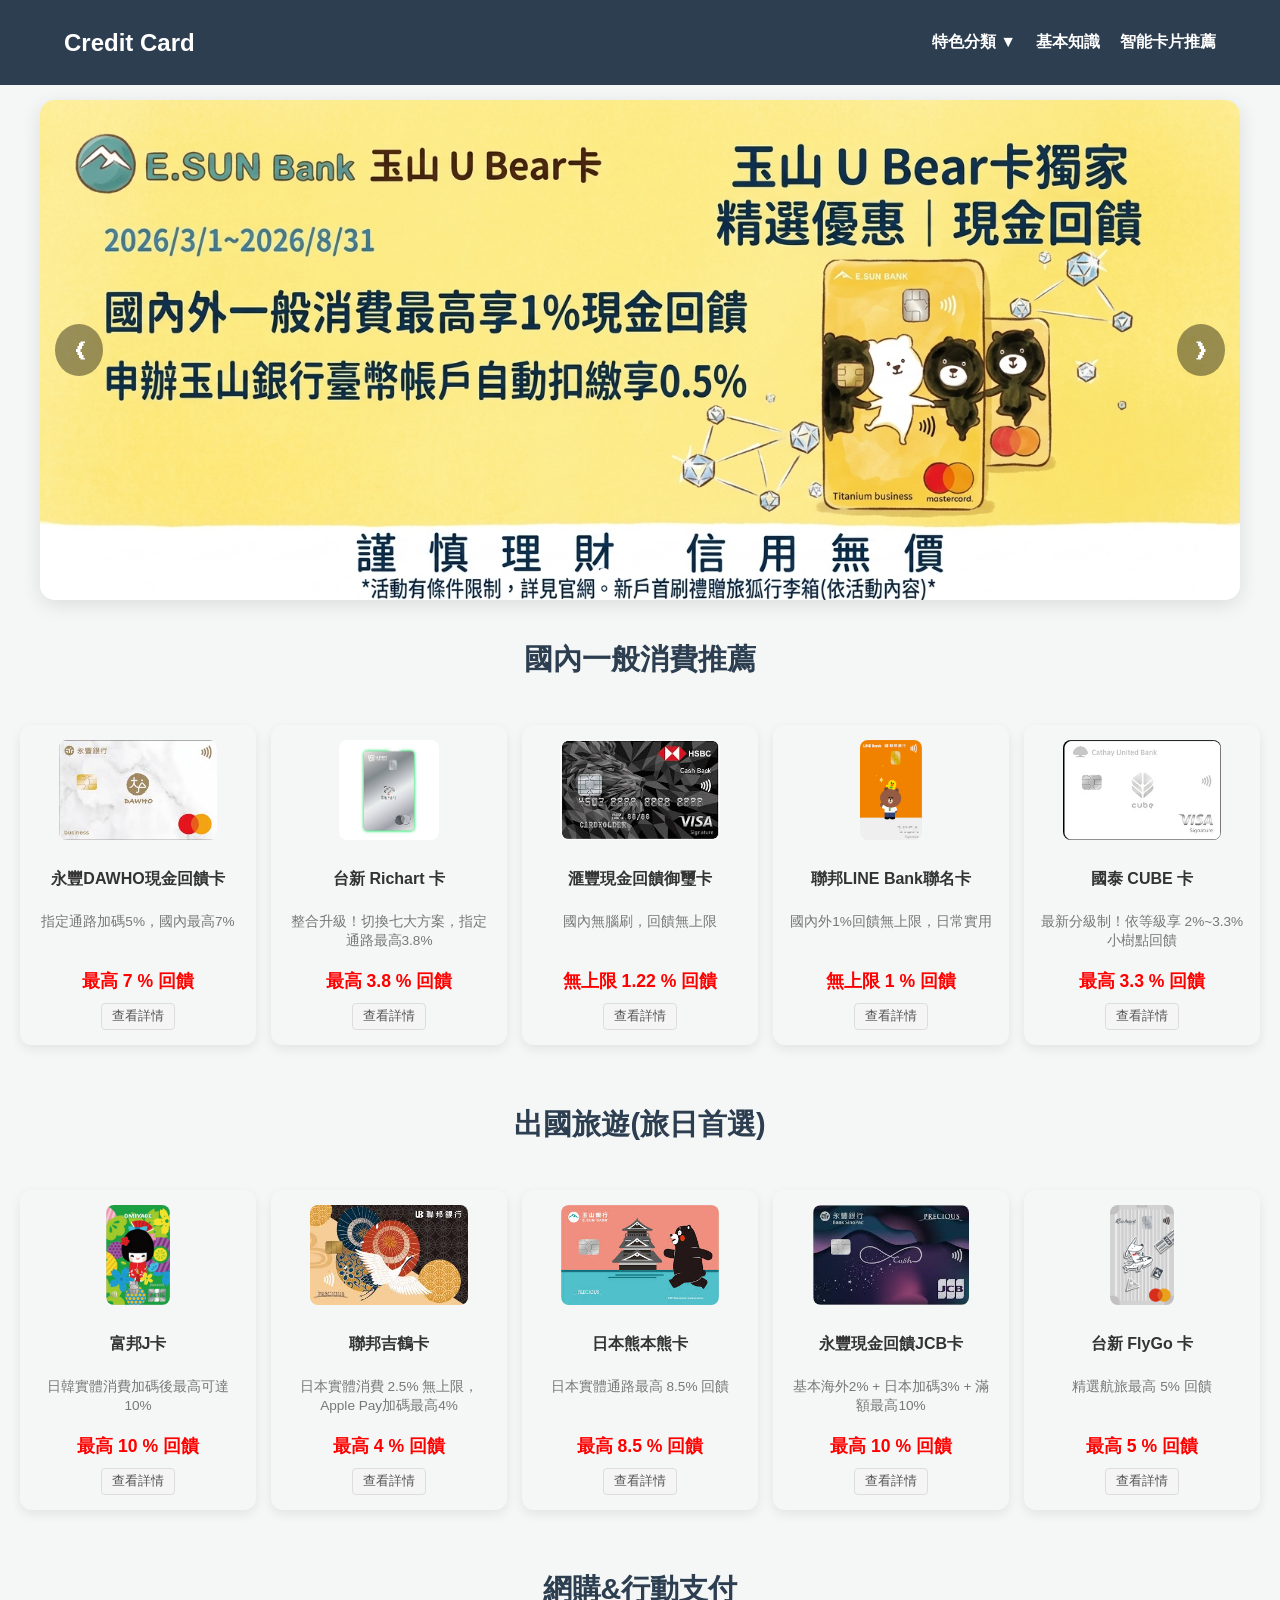
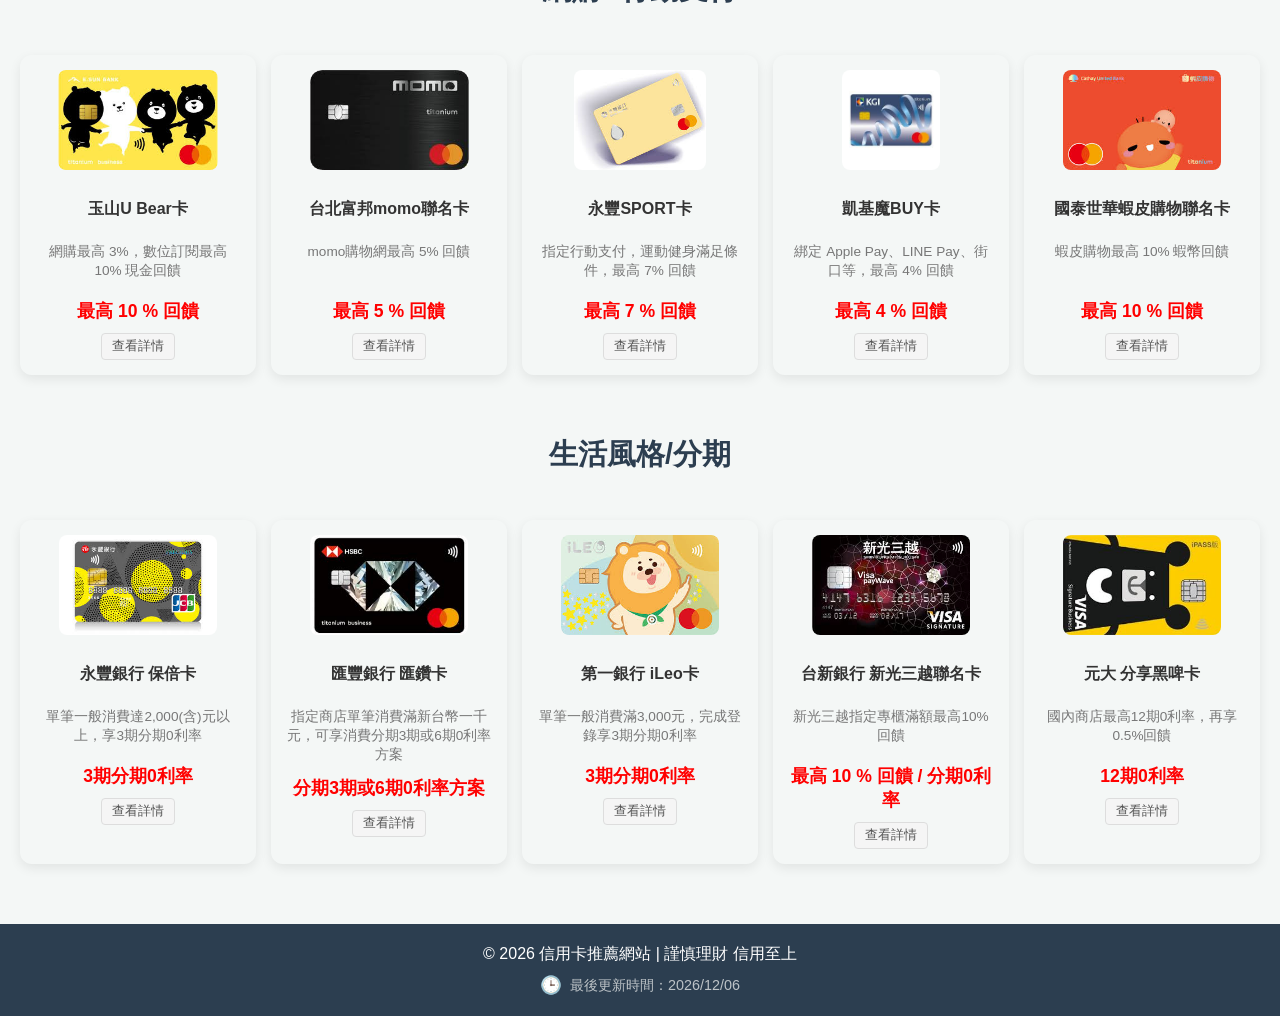
==== index.html @ 9867fe4a "inall" ====
<!DOCTYPE html>
<html lang="zh-TW">

<head>
    <meta charset="UTF-8">
    <meta name="viewport" content="width=device-width, initial-scale=1.0">
    <title>台灣熱門信用卡推薦指南</title>
    <link rel="stylesheet" href="style.css">
</head>

<body>

    <header>
        <nav class="navbar">
            <a href="index.html" class="logo" style="text-decoration: none;">Credit Card</a>
            <ul class="nav-links">
                <li class="dropdown">
                    <a href="#" class="dropbtn">特色分類 ▼</a>
                    <div class="dropdown-content">
                        <a href="#domestic">國內消費</a>
                        <a href="#overseas">出國旅遊(旅日首選)</a>
                        <a href="#online">網購/行動支付</a>
                        <a href="#lifestyle">生活風格/分期</a>
                    </div>
                </li>
                <li><a href="knowledge.html">基本知識</a></li>
                <li><a href="suggest.html">智能卡片推薦</a></li>
            </ul>
        </nav>
    </header>
    <div class="carousel-container">
        <div class="carousel-slide">
            <div class="carousel-item">
                <a href="https://reurl.cc/4lNxEK" target="_blank"><img src="./picture/UBeard輪播圖.png"
                        alt="UBeard輪播圖"></a>
            </div>
            <div class="carousel-item">
                <a href="https://reurl.cc/R2k5YZ" target="_blank"><img src="./picture/國泰cube輪播圖.png"
                        alt="國泰cube輪播圖"></a>
            </div>
            <div class="carousel-item">
                <a href="https://reurl.cc/18O96X" target="_blank"><img src="./picture/匯豐輪播圖.png" alt="匯豐輪播圖"></a>
            </div>
            <div class="carousel-item">
                <a href="https://reurl.cc/6Gq81d" target="_blank"><img src="./picture/富邦J卡輪播圖.png" alt="富邦J卡輪播圖"></a>
            </div>
        </div>
        <button class="carousel-btn prev" onclick="changeSlide(-1)">&#10094;</button>
        <button class="carousel-btn next" onclick="changeSlide(1)">&#10095;</button>
        <div class="carousel-indicators">
            <span class="dot active" onclick="goToSlide(0)"></span>
            <span class="dot" onclick="goToSlide(1)"></span>
            <span class="dot" onclick="goToSlide(2)"></span>
            <span class="dot" onclick="goToSlide(3)"></span>
        </div>
    </div>

    <main class="container">
        <section id="domestic" class="card-section">
            <div class="category-header">
                <h2> 國內一般消費推薦</h2>
            </div>

            <div class="card-grid">

                <div class="card-item">
                    <div class="card-img-placeholder"><img src="./picture/永豐DAWHO現金回饋卡.jpg" alt="永豐DAWHO現金回饋卡">
                    </div>
                    <div class="card-info">
                        <h3 class="card-name">永豐DAWHO現金回饋卡</h3>
                        <p class="advantages">指定通路加碼5%，國內最高7%</p>
                        <p class="reward-text">最高 7 % 回饋</p>
                        <button class="detail-btn" onclick="openModal('dawho')">查看詳情</button>
                    </div>

                </div>

                <div class="card-item">
                    <div class="card-img-placeholder"><img src="./picture/台新Richart卡.jpg" alt="台新 Richart 卡"></div>
                    <div class="card-info">
                        <h3 class="card-name">台新 Richart 卡</h3>
                        <p class="advantages">整合升級！切換七大方案，指定通路最高3.8%</p>
                        <p class="reward-text">最高 3.8 % 回饋</p>
                        <button class="detail-btn" onclick="openModal('gogo')">查看詳情</button>
                    </div>
                </div>

                <div class="card-item">
                    <div class="card-img-placeholder"><img src="./picture/滙豐現金回饋御璽卡.jpg" alt="滙豐現金回饋御璽卡"></div>
                    <div class="card-info">
                        <h3 class="card-name">滙豐現金回饋御璽卡</h3>
                        <p class="advantages">國內無腦刷，回饋無上限</p>
                        <p class="reward-text">無上限 1.22 % 回饋</p>
                        <button class="detail-btn" onclick="openModal('cashback_visa')">查看詳情</button>
                    </div>
                </div>
                <div class="card-item">
                    <div class="card-img-placeholder"><img src="./picture/聯邦LINE Bank聯名卡.jpg" alt="聯邦LINE Bank聯名卡">
                    </div>
                    <div class="card-info">
                        <h3 class="card-name">聯邦LINE Bank聯名卡</h3>
                        <p class="advantages">國內外1%回饋無上限，日常實用</p>
                        <p class="reward-text">無上限 1 % 回饋</p>
                        <button class="detail-btn" onclick="openModal('line_bank')">查看詳情</button>
                    </div>

                </div>
                <div class="card-item">
                    <div class="card-img-placeholder"><img src="./picture/國泰CUBE卡.jpg" alt="國泰CUBE卡"></div>
                    <div class="card-info">
                        <h3 class="card-name">國泰 CUBE 卡</h3>
                        <p class="advantages"> 最新分級制！依等級享 2%~3.3% 小樹點回饋</p>
                        <p class="reward-text">最高 3.3 % 回饋</p>
                        <button class="detail-btn" onclick="openModal('cube')">查看詳情</button>
                    </div>
                </div>
            </div>

        </section>

        <section id="overseas" class="card-section">
            <div class="category-header">
                <h2> 出國旅遊(旅日首選)</h2>
            </div>

            <div class="card-grid">

                <div class="card-item">
                    <div class="card-img-placeholder"><img src="./picture/富邦J卡.jpg" alt="富邦J卡"></div>
                    <div class="card-info">
                        <h3 class="card-name">富邦J卡</h3>
                        <p class="advantages">日韓實體消費加碼後最高可達 10%</p>
                        <p class="reward-text">最高 10 % 回饋</p>
                        <button class="detail-btn" onclick="openModal('fubon_j')">查看詳情</button>
                    </div>
                </div>

                <div class="card-item">
                    <div class="card-img-placeholder"><img src="./picture/聯邦吉鶴卡.jpg" alt="聯邦吉鶴卡"></div>
                    <div class="card-info">
                        <h3 class="card-name">聯邦吉鶴卡</h3>
                        <p class="advantages">日本實體消費 2.5% 無上限，Apple Pay加碼最高4%</p>
                        <p class="reward-text">最高 4 % 回饋</p>
                        <button class="detail-btn" onclick="openModal('giho')">查看詳情</button>
                    </div>
                </div>

                <div class="card-item">
                    <div class="card-img-placeholder"><img src="./picture/日本熊本熊卡.jpg" alt="日本熊本熊卡"></div>
                    <div class="card-info">
                        <h3 class="card-name">日本熊本熊卡</h3>
                        <p class="advantages">日本實體通路最高 8.5% 回饋</p>
                        <p class="reward-text">最高 8.5 % 回饋</p>
                        <button class="detail-btn" onclick="openModal('kumamon')">查看詳情</button>
                    </div>
                </div>

                <div class="card-item">
                    <div class="card-img-placeholder"><img src="./picture/永豐現金回饋JCB卡.jpg" alt="永豐現金回饋JCB卡"></div>
                    <div class="card-info">
                        <h3 class="card-name">永豐現金回饋JCB卡</h3>
                        <p class="advantages">基本海外2% + 日本加碼3% + 滿額最高10%</p>
                        <p class="reward-text">最高 10 % 回饋</p>
                        <button class="detail-btn" onclick="openModal('sinopac_jcb')">查看詳情</button>
                    </div>
                </div>

                <div class="card-item">
                    <div class="card-img-placeholder"><img src="./picture/台新FlyGo卡.jpg" alt="台新FlyGo卡"></div>
                    <div class="card-info">
                        <h3 class="card-name">台新 FlyGo 卡</h3>
                        <p class="advantages">精選航旅最高 5% 回饋</p>
                        <p class="reward-text">最高 5 % 回饋</p>
                        <button class="detail-btn" onclick="openModal('flygo')">查看詳情</button>
                    </div>
                </div>

            </div>
        </section>

        <section id="online" class="card-section">
            <div class="category-header">
                <h2> 網購&行動支付</h2>
            </div>

            <div class="card-grid">

                <div class="card-item">
                    <div class="card-img-placeholder"><img src="./picture/玉山U Bear卡.jpg" alt="玉山U Bear卡"></div>
                    <div class="card-info">
                        <h3 class="card-name">玉山U Bear卡</h3>
                        <p class="advantages">網購最高 3%，數位訂閱最高 10% 現金回饋</p>
                        <p class="reward-text">最高 10 % 回饋</p>
                        <button class="detail-btn" onclick="openModal('ubear')">查看詳情</button>
                    </div>
                </div>

                <div class="card-item">
                    <div class="card-img-placeholder"><img src="./picture/台北富邦momo聯名卡.jpg" alt="台北富邦momo聯名卡"></div>
                    <div class="card-info">
                        <h3 class="card-name">台北富邦momo聯名卡</h3>
                        <p class="advantages">momo購物網最高 5% 回饋</p>
                        <p class="reward-text">最高 5 % 回饋</p>
                        <button class="detail-btn" onclick="openModal('momo')">查看詳情</button>
                    </div>
                </div>

                <div class="card-item">
                    <div class="card-img-placeholder"><img src="./picture/永豐SPORT卡.jpg" alt="永豐SPORT卡"></div>
                    <div class="card-info">
                        <h3 class="card-name">永豐SPORT卡</h3>
                        <p class="advantages">指定行動支付，運動健身滿足條件，最高 7% 回饋</p>
                        <p class="reward-text">最高 7 % 回饋</p>
                        <button class="detail-btn" onclick="openModal('sport')">查看詳情</button>
                    </div>
                </div>

                <div class="card-item">
                    <div class="card-img-placeholder"><img src="./picture/凱基魔BUY卡.jpg" alt="凱基魔BUY卡"></div>
                    <div class="card-info">
                        <h3 class="card-name">凱基魔BUY卡</h3>
                        <p class="advantages">綁定 Apple Pay、LINE Pay、街口等，最高 4% 回饋</p>
                        <p class="reward-text">最高 4 % 回饋</p>
                        <button class="detail-btn" onclick="openModal('magi')">查看詳情</button>
                    </div>
                </div>

                <div class="card-item">
                    <div class="card-img-placeholder"><img src="./picture/國泰世華蝦皮購物聯名卡.jpg" alt="國泰世華蝦皮購物聯名卡"></div>
                    <div class="card-info">
                        <h3 class="card-name">國泰世華蝦皮購物聯名卡</h3>
                        <p class="advantages">蝦皮購物最高 10% 蝦幣回饋</p>
                        <p class="reward-text">最高 10 % 回饋</p>
                        <button class="detail-btn" onclick="openModal('shopee')">查看詳情</button>
                    </div>
                </div>

            </div>
        </section>

        <section id="lifestyle" class="card-section">
            <div class="category-header">
                <h2> 生活風格/分期</h2>
            </div>

            <div class="card-grid">

                <div class="card-item">
                    <div class="card-img-placeholder"><img src="./picture/永豐銀行 保倍卡.jpg" alt="永豐銀行 保倍卡"></div>
                    <div class="card-info">
                        <h3 class="card-name">永豐銀行 保倍卡</h3>
                        <p class="advantages">單筆一般消費達2,000(含)元以上，享3期分期0利率</p>
                        <p class="reward-text">3期分期0利率</p>
                        <button class="detail-btn" onclick="openModal('sinopac_baby')">查看詳情</button>
                    </div>
                </div>

                <div class="card-item">
                    <div class="card-img-placeholder"><img src="./picture/匯豐銀行 匯鑽卡.jpg" alt="匯豐銀行 匯鑽卡"></div>
                    <div class="card-info">
                        <h3 class="card-name">匯豐銀行 匯鑽卡</h3>
                        <p class="advantages">指定商店單筆消費滿新台幣一千元，可享消費分期3期或6期0利率方案</p>
                        <p class="reward-text">分期3期或6期0利率方案</p>
                        <button class="detail-btn" onclick="openModal('hsbc_diamond')">查看詳情</button>
                    </div>
                </div>

                <div class="card-item">
                    <div class="card-img-placeholder"><img src="./picture/第一銀行 iLeo卡.jpg" alt="第一銀行 iLeo卡"></div>
                    <div class="card-info">
                        <h3 class="card-name">第一銀行 iLeo卡</h3>
                        <p class="advantages">單筆一般消費滿3,000元，完成登錄享3期分期0利率</p>
                        <p class="reward-text">3期分期0利率</p>
                        <button class="detail-btn" onclick="openModal('first_ileo')">查看詳情</button>
                    </div>
                </div>

                <div class="card-item">
                    <div class="card-img-placeholder"><img src="./picture/台新銀行 新光三越聯名卡.jpg" alt="台新銀行 新光三越聯名卡"></div>
                    <div class="card-info">
                        <h3 class="card-name">台新銀行 新光三越聯名卡</h3>
                        <p class="advantages">新光三越指定專櫃滿額最高10%回饋</p>
                        <p class="reward-text">最高 10 % 回饋 / 分期0利率</p>
                        <button class="detail-btn" onclick="openModal('taishin_shinkong')">查看詳情</button>
                    </div>
                </div>

                <div class="card-item">
                    <div class="card-img-placeholder"><img src="./picture/元大 分享黑啤卡.jpg" alt="元大 分享黑啤卡"></div>
                    <div class="card-info">
                        <h3 class="card-name">元大 分享黑啤卡</h3>
                        <p class="advantages">國內商店最高12期0利率，再享0.5%回饋</p>
                        <p class="reward-text">12期0利率</p>
                        <button class="detail-btn" onclick="openModal('yuantadabest_share')">查看詳情</button>
                    </div>
                </div>

            </div>
        </section>
    </main>

    <footer>
        <p>&copy; 2026 信用卡推薦網站 | 謹慎理財 信用至上</p>
        <div class="update-time-container">
            <span class="update-icon">🕒</span>
            <span>最後更新時間：<span id="last-update-time"></span></span>
        </div>
    </footer>

    <div id="card-modal" class="modal">
        <div class="modal-content">
            <span class="close-btn" onclick="closeModal()">&times;</span>
            <div id="modal-body">
            </div>
        </div>
    </div>

    <script src="script.js"></script>
</body>

</html>
---- style.css ----
:root {
    --primary-color: #2c3e50;
    --accent-color: #e74c3c;
    --bg-light: #f4f7f6;
    --white: #ffffff;
}

html {
    scroll-behavior: smooth;
    scroll-padding-top: 100px;
    /* 預留給固定導覽列的空間 */
}

body {
    font-family: 'PingFang TC', 'Microsoft JhengHei', sans-serif;
    margin: 0;
    background-color: var(--bg-light);
    color: var(--primary-color);
}

/* 導覽列 */
.navbar {
    position: fixed;
    top: 0;
    left: 0;
    width: 100%;
    display: flex;
    justify-content: space-between;
    align-items: center;
    background: var(--primary-color);
    padding: 1rem 5%;
    z-index: 1000;
    box-sizing: border-box;
}

body {
    padding-top: 100px;
}

.logo {
    color: var(--white);
    font-size: 1.5rem;
    font-weight: bold;
}

.nav-links {
    display: flex;
    list-style: none;
}

.nav-links li {
    margin-left: 20px;
}

.nav-links a {
    color: white;
    text-decoration: none;
    font-weight: bold;
}

/* 下拉選單 */
.dropdown {
    position: relative;
}

.dropdown-content {
    display: none;
    position: absolute;
    background: var(--white);
    min-width: 160px;
    box-shadow: 0 8px 16px rgba(0, 0, 0, 0.2);
    top: 100%;
}

.dropdown-content a {
    color: black;
    padding: 12px 16px;
    display: block;
}

.dropdown:hover .dropdown-content {
    display: block;
}

/* 1. 確保大容器橫向排列 */
.card-grid {
    display: flex;
    justify-content: center;
    gap: 15px;
    padding: 20px;
    background-color: transparent;
}

/* 2. 製作白色的卡片方框 */
.card-item {
    background-color: #ffffff;
    border-radius: 12px;
    box-shadow: 0 4px 12px rgba(0, 0, 0, 0.08);
    padding: 20px;
    width: 220px;
    display: flex;
    flex-direction: column;
    align-items: center;
    text-align: center;
    transition: transform 0.2s;
}

.card-item:hover {
    transform: translateY(-5px);
}

/* 3. 圖片佔位符樣式 */
.card-img-placeholder {
    width: 100%;
    height: 120px;
    background-color: transparent !important;
    display: flex;
    align-items: center;
    justify-content: center;
    overflow: hidden;
    margin-bottom: 10px;
}

/* 4. 文字與回饋樣式 */
.card-name {
    font-size: 1.1rem;
    font-weight: bold;
    margin-bottom: 8px;
    color: #333;
}

.advantages {
    font-size: 0.85rem;
    color: #666;
    margin-bottom: 12px;
    min-height: 40px;
}

.reward-text {
    color: #ff0000;
    font-weight: bold;
    font-size: 1rem;
    margin-bottom: 15px;
}

/* 卡片圖示 */
.card-img-placeholder {
    width: 100%;
    height: 120px;
    background-color: transparent;
    display: flex;
    align-items: center;
    justify-content: center;
    overflow: hidden;
    margin-bottom: 15px;
}

.card-img-placeholder img {
    max-width: 100%;
    max-height: 100%;
    object-fit: contain;
    border-radius: 8px;
}



/* 修改單個卡片：去掉邊框，增加懸停效果 */
.card-item {
    flex: 1;
    background: transparent;
    text-align: center;
    padding: 15px;
    border-radius: 12px;
    transition: all 0.3s ease;
    display: flex;
    flex-direction: column;
    align-items: center;
}

/* 懸停時稍微放大並變色 */
.card-item:hover {
    background-color: #f8fbff;
    transform: translateY(-5px);
}

*/ .card-img-placeholder img {
    max-width: 100%;
    max-height: 100%;
    object-fit: contain;
    filter: drop-shadow(0 5px 10px rgba(0, 0, 0, 0.1));
}

/* 文字層次優化 */
.card-name {
    font-size: 1.05rem;
    color: #333;
    font-weight: 600;
    margin-bottom: 8px;
    height: 2.4em;
    display: flex;
    align-items: center;
    justify-content: center;
}

.advantages {
    font-size: 0.85rem;
    color: #777;
    margin-bottom: 12px;
    min-height: 45px;
    line-height: 1.4;
}

.reward-text {
    color: #e74c3c;
    font-weight: bold;
    font-size: 1.1rem;
    margin-bottom: 15px;
}

/* 按鈕美化 */
.detail-btn {
    background-color: #ffffff;
    border: 1.5px solid #eee;
    color: #555;
    border-radius: 50px;
    /* 膠囊型按鈕 */
    padding: 6px 18px;
    font-size: 0.85rem;
    font-weight: 500;
    cursor: pointer;
    transition: all 0.2s;
}

.detail-btn:hover {
    background-color: var(--primary-color);
    color: white;
    border-color: var(--primary-color);
}

/* 5. 按鈕樣式 */
.detail-btn {
    background-color: #f5f5f5;
    border: 1px solid #ddd;
    border-radius: 4px;
    padding: 5px 15px;
    cursor: pointer;
    font-size: 0.85rem;
}

.detail-btn:hover {
    background-color: #e0e0e0;
}

/* 這是唯一的大白框 */
.main-container {
    background: #ffffff;
    border-radius: 15px;
    box-shadow: 0 4px 20px rgba(0, 0, 0, 0.08);
    max-width: 1200px;
    margin: 40px auto;
    padding: 30px;
}

/* 分類區塊樣式 */
.category-block {
    margin-bottom: 40px;
}

.category-title {
    font-size: 1.25rem;
    margin-bottom: 20px;
    padding-left: 10px;
    border-left: 5px solid #2c3e50;
}

/* 內部的卡片行：去掉原本的陰影與背景 */
.unified-card-row {
    display: flex;
    justify-content: space-between;
    background: transparent;
    padding: 10px 0;
}

/* 每一格卡片 */
.item-segment {
    flex: 1;
    text-align: center;
    padding: 15px;
    transition: background 0.3s;
    border-radius: 10px;
}

/* 滑鼠移上去時，在大框框內稍微變色提示 */
.item-segment:hover {
    background-color: #f9f9f9;
}

/* 分隔線 */
.section-divider {
    border: 0;
    border-top: 1px solid #eee;
    margin: 20px 0 40px 0;
}

/* 彈窗背景 */
.modal {
    display: none;
    position: fixed;
    z-index: 2000;
    left: 0;
    top: 0;
    width: 100%;
    height: 100%;
    background-color: rgba(0, 0, 0, 0.6);

}

/* 彈窗白框 */
.modal-content {
    background-color: #fff;
    margin: 10% auto;
    padding: 30px;
    border-radius: 15px;
    width: 50%;
    max-width: 500px;
    position: relative;
    box-shadow: 0 5px 20px rgba(0, 0, 0, 0.3);
    animation: slideDown 0.3s ease-out;
}

/* 關閉按鈕 */
.close-btn {
    position: absolute;
    right: 20px;
    top: 15px;
    font-size: 28px;
    font-weight: bold;
    cursor: pointer;
    color: #aaa;
}

.close-btn:hover {
    color: #000;
}

/* 彈窗內的詳細內容樣式 */
.modal-detail-title {
    color: #2c3e50;
    margin-bottom: 15px;
}

.modal-detail-item {
    margin-bottom: 10px;
    line-height: 1.6;
}

/* 外層唯一的大框框 */
.unified-card-container {
    background: #ffffff;
    border-radius: 12px;
    box-shadow: 0 4px 15px rgba(0, 0, 0, 0.1);
    display: flex;
    padding: 20px;
    align-items: stretch;
}

/* 每一格的樣式 (不再有獨立背景) */
.item-segment {
    flex: 1;
    text-align: center;
    padding: 10px;
}

/* 內部的文字與圖片佔位符樣式維持 */
.card-img-placeholder {
    background-color: #dddddd;
    height: 100px;
    border-radius: 8px;
    display: flex;
    align-items: center;
    justify-content: center;
    font-size: 0.8rem;
    color: #666;
    margin-bottom: 15px;
}

.card-name {
    font-size: 1rem;
    margin: 5px 0;
}

.bank-name {
    font-size: 0.85rem;
    color: #777;
}

.reward-text {
    color: #ff0000;
    font-weight: bold;
    margin: 10px 0;
}

.detail-btn {
    background: #f5f5f5;
    border: 1px solid #ddd;
    border-radius: 4px;
    padding: 4px 10px;
    cursor: pointer;
    font-size: 0.8rem;
}

/* 讓所有 section 內的 h2 標題置中 */
.card-section h2 {
    text-align: center;
    margin-top: 40px;
    margin-bottom: 25px;
    font-size: 1.8rem;
    color: var(--primary-color);
}

.category-header h2 {
    text-align: center;
}

/* 輪播圖樣式 */
.carousel-container {
    position: relative;
    max-width: 1200px;
    margin: 0 auto 40px auto;
    overflow: hidden;
    border-radius: 15px;
    box-shadow: 0 5px 20px rgba(0, 0, 0, 0.1);
}

.carousel-slide {
    display: flex;
    transition: transform 0.5s ease-in-out;
    width: 100%;
}

.carousel-item {
    min-width: 100%;
    box-sizing: border-box;
}

.carousel-item img {
    width: 100%;
    display: block;
    object-fit: cover;
    max-height: 500px;
}

.carousel-btn {
    position: absolute;
    top: 50%;
    transform: translateY(-50%);
    background-color: rgba(0, 0, 0, 0.4);
    color: white;
    border: none;
    cursor: pointer;
    padding: 12px 18px;
    font-size: 24px;
    border-radius: 50%;
    z-index: 10;
    transition: background-color 0.3s;
}

.carousel-btn:hover {
    background-color: rgba(0, 0, 0, 0.8);
}

.carousel-btn.prev {
    left: 15px;
}

.carousel-btn.next {
    right: 15px;
}

.carousel-indicators {
    position: absolute;
    bottom: 20px;
    left: 50%;
    transform: translateX(-50%);
    display: flex;
    gap: 12px;
}

.dot {
    width: 12px;
    height: 12px;
    background-color: rgba(255, 255, 255, 0.5);
    border-radius: 50%;
    cursor: pointer;
    transition: background-color 0.3s;
}

.dot.active,
.dot:hover {
    background-color: white;
}

/* 智能推薦頁面樣式 */
.owned-cards-grid {
    display: grid;
    grid-template-columns: repeat(auto-fill, minmax(200px, 1fr));
    gap: 15px;
    margin-top: 15px;
}

.card-checkbox-label {
    display: flex;
    align-items: center;
    background: #f9f9f9;
    padding: 10px 15px;
    border-radius: 8px;
    cursor: pointer;
    border: 1px solid #eee;
    transition: all 0.2s;
    font-size: 0.95rem;
}

.card-checkbox-label:hover {
    background: #f0f4f8;
    border-color: var(--primary-color);
}

.card-checkbox-label input {
    margin-right: 10px;
    cursor: pointer;
}

.scenario-select {
    width: 100%;
    padding: 12px;
    border-radius: 8px;
    border: 1px solid #ccc;
    font-size: 1rem;
    margin-top: 10px;
}

.suggest-btn {
    background-color: var(--primary-color);
    color: white;
    border: none;
    transition: background-color 0.3s;
}

.suggest-btn:hover {
    background-color: #1a252f;
    color: white;
}

.recommended-card-box {
    background: #fdfbf7;
    border: 2px solid #f39c12;
    padding: 20px;
    border-radius: 12px;
    display: inline-block;
    margin-top: 10px;
}

/* 頁尾與更新時間樣式 */
footer {
    text-align: center;
    padding: 20px 0;
    background-color: var(--primary-color);
    color: var(--white);
    margin-top: 40px;
}

footer p {
    margin: 0 0 10px 0;
}

.update-time-container {
    font-size: 0.9rem;
    color: #bdc3c7;
    display: flex;
    justify-content: center;
    align-items: center;
    gap: 8px;
}

.update-icon {
    font-size: 1.1rem;
}
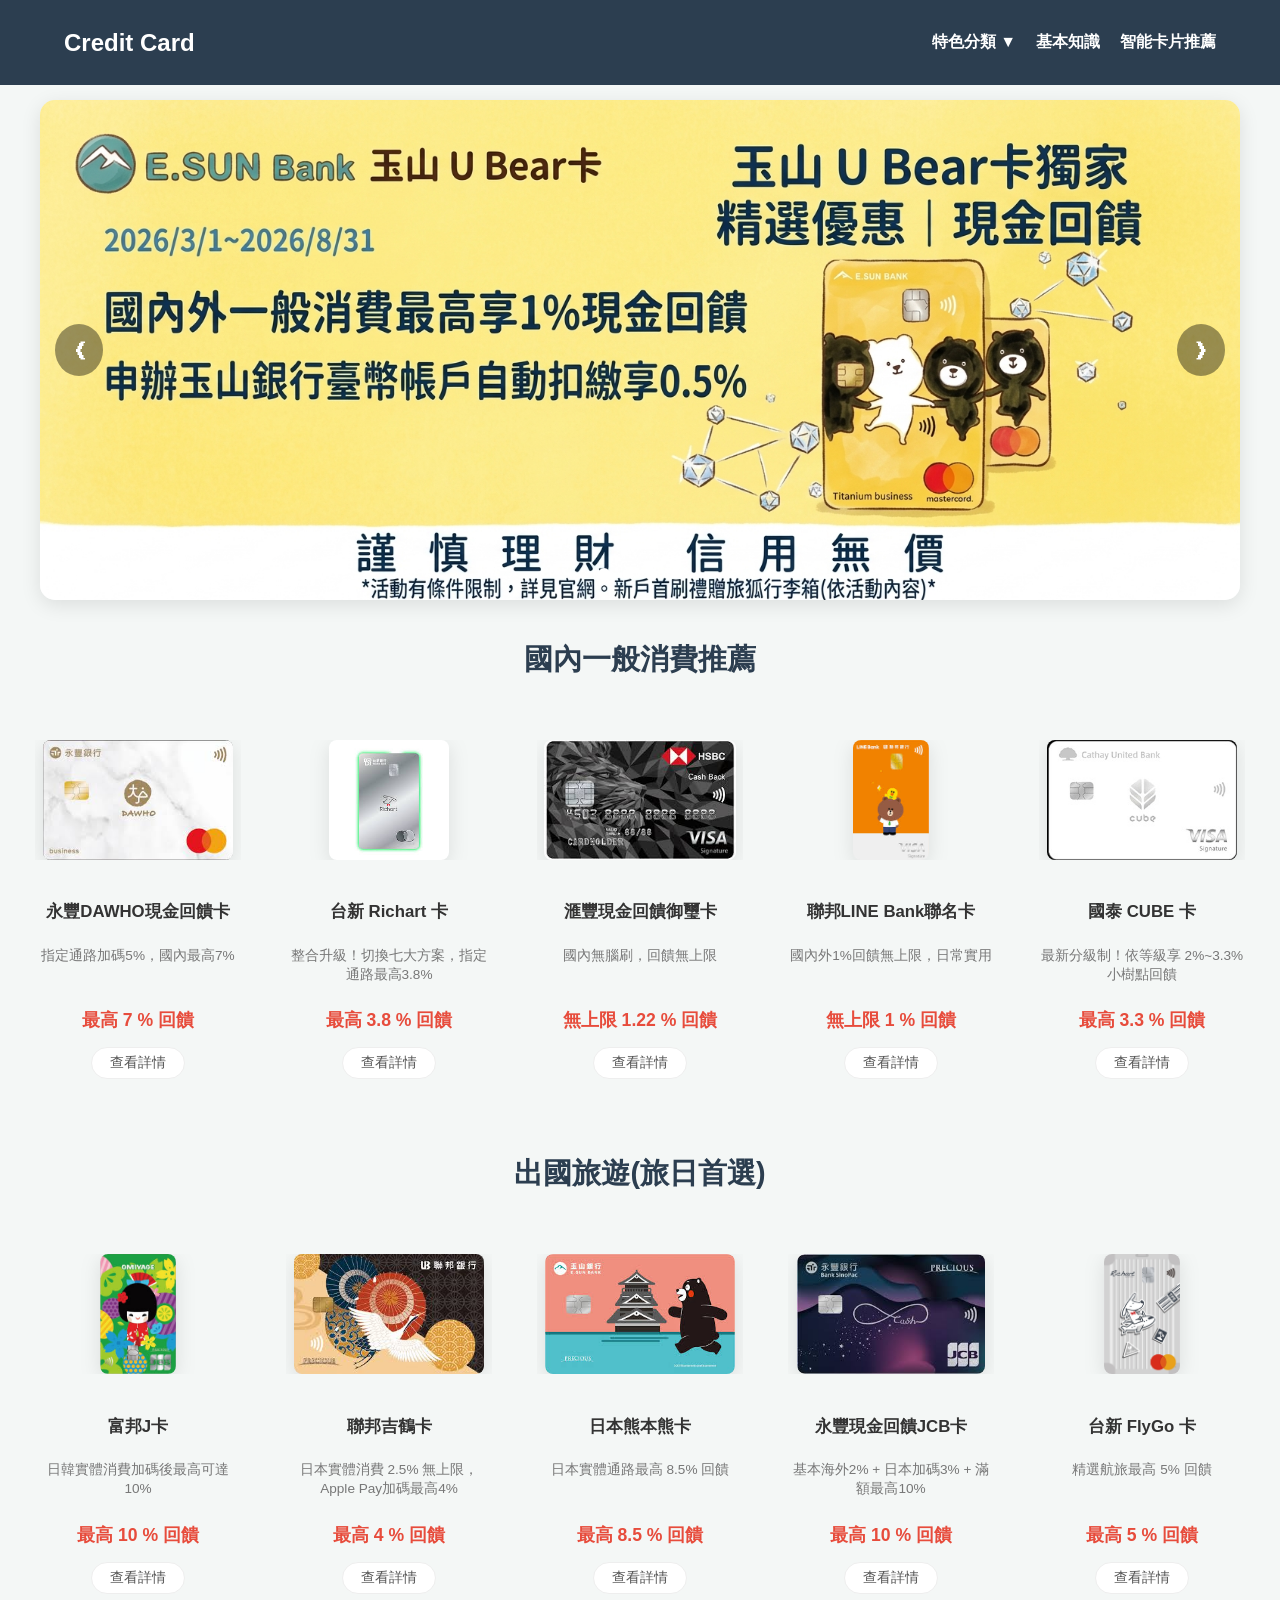
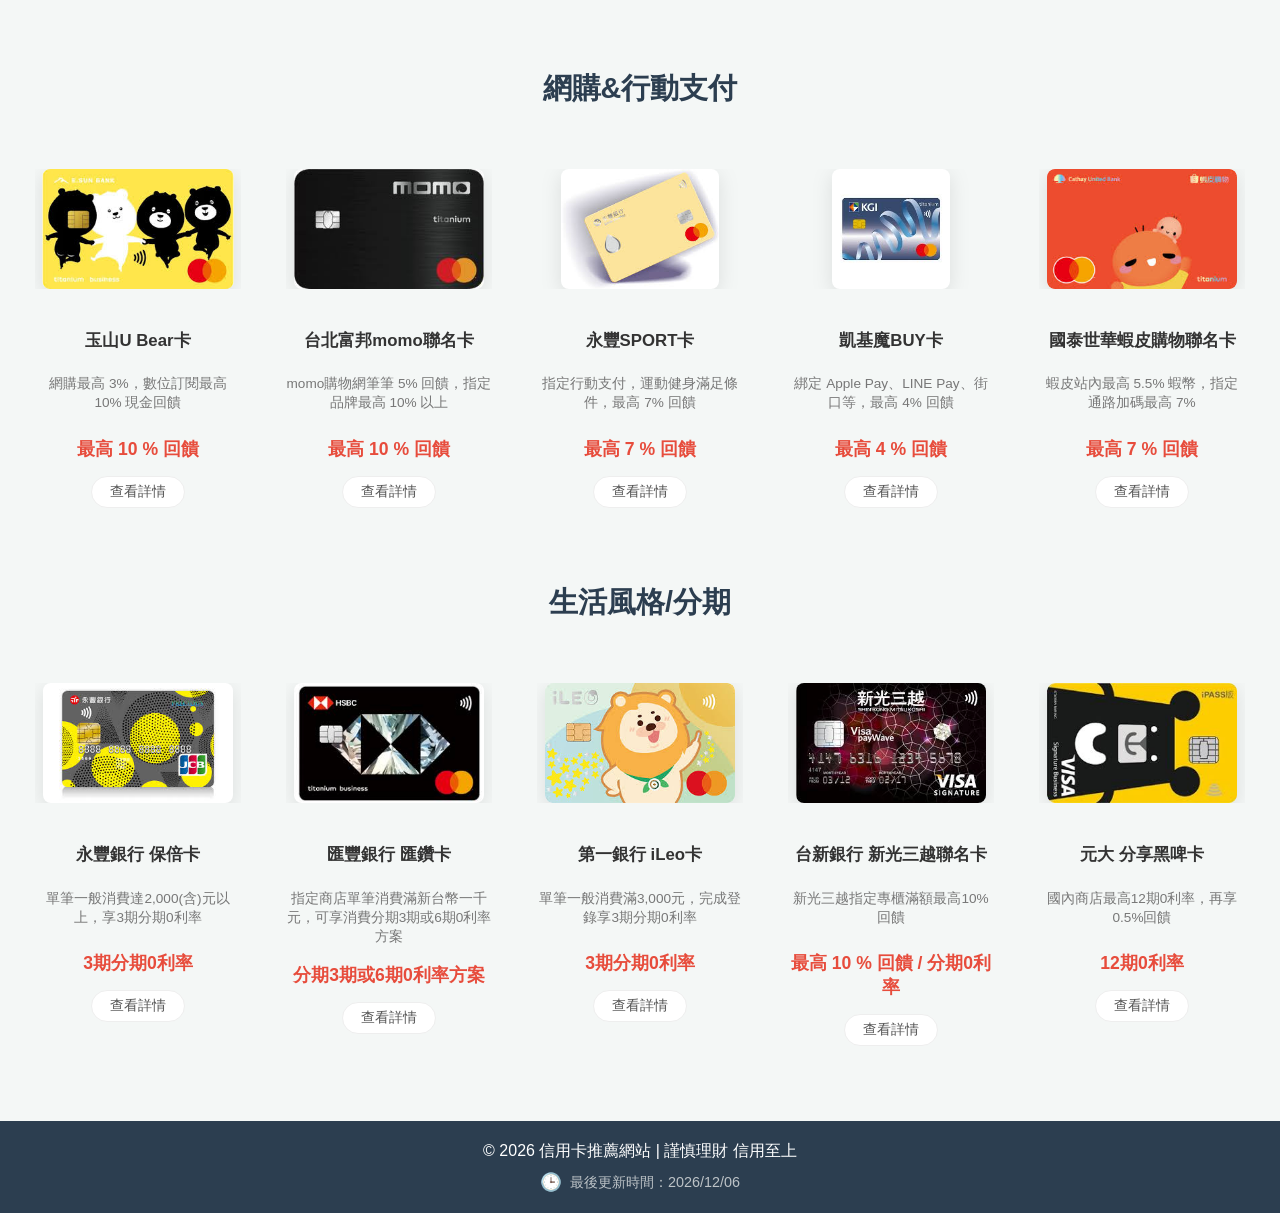
==== commit 0a4f7065: "v1.1.0：修正多項 bug、抽離卡片資料為 cards.json - 新增 cards.json，卡片資料與程式碼分離，方便維護 - 修正 CSS 語法錯誤與 6 個重複定義選擇器 - 修正國泰 " ====
--- a/index.html
+++ b/index.html
@@ -199,8 +199,8 @@
                     <div class="card-img-placeholder"><img src="./picture/台北富邦momo聯名卡.jpg" alt="台北富邦momo聯名卡"></div>
                     <div class="card-info">
                         <h3 class="card-name">台北富邦momo聯名卡</h3>
-                        <p class="advantages">momo購物網最高 5% 回饋</p>
-                        <p class="reward-text">最高 5 % 回饋</p>
+                        <p class="advantages">momo購物網筆筆 5% 回饋，指定品牌最高 10% 以上</p>
+                        <p class="reward-text">最高 10 % 回饋</p>
                         <button class="detail-btn" onclick="openModal('momo')">查看詳情</button>
                     </div>
                 </div>
@@ -229,8 +229,8 @@
                     <div class="card-img-placeholder"><img src="./picture/國泰世華蝦皮購物聯名卡.jpg" alt="國泰世華蝦皮購物聯名卡"></div>
                     <div class="card-info">
                         <h3 class="card-name">國泰世華蝦皮購物聯名卡</h3>
-                        <p class="advantages">蝦皮購物最高 10% 蝦幣回饋</p>
-                        <p class="reward-text">最高 10 % 回饋</p>
+                        <p class="advantages">蝦皮站內最高 5.5% 蝦幣，指定通路加碼最高 7%</p>
+                        <p class="reward-text">最高 7 % 回饋</p>
                         <button class="detail-btn" onclick="openModal('shopee')">查看詳情</button>
                     </div>
                 </div>
--- a/style.css
+++ b/style.css
@@ -8,12 +8,12 @@
 html {
     scroll-behavior: smooth;
     scroll-padding-top: 100px;
-    /* 預留給固定導覽列的空間 */
 }
 
 body {
     font-family: 'PingFang TC', 'Microsoft JhengHei', sans-serif;
     margin: 0;
+    padding-top: 100px;
     background-color: var(--bg-light);
     color: var(--primary-color);
 }
@@ -31,10 +31,6 @@
     padding: 1rem 5%;
     z-index: 1000;
     box-sizing: border-box;
-}
-
-body {
-    padding-top: 100px;
 }
 
 .logo {
@@ -82,7 +78,7 @@
     display: block;
 }
 
-/* 1. 確保大容器橫向排列 */
+/* 卡片格線 */
 .card-grid {
     display: flex;
     justify-content: center;
@@ -91,80 +87,7 @@
     background-color: transparent;
 }
 
-/* 2. 製作白色的卡片方框 */
-.card-item {
-    background-color: #ffffff;
-    border-radius: 12px;
-    box-shadow: 0 4px 12px rgba(0, 0, 0, 0.08);
-    padding: 20px;
-    width: 220px;
-    display: flex;
-    flex-direction: column;
-    align-items: center;
-    text-align: center;
-    transition: transform 0.2s;
-}
-
-.card-item:hover {
-    transform: translateY(-5px);
-}
-
-/* 3. 圖片佔位符樣式 */
-.card-img-placeholder {
-    width: 100%;
-    height: 120px;
-    background-color: transparent !important;
-    display: flex;
-    align-items: center;
-    justify-content: center;
-    overflow: hidden;
-    margin-bottom: 10px;
-}
-
-/* 4. 文字與回饋樣式 */
-.card-name {
-    font-size: 1.1rem;
-    font-weight: bold;
-    margin-bottom: 8px;
-    color: #333;
-}
-
-.advantages {
-    font-size: 0.85rem;
-    color: #666;
-    margin-bottom: 12px;
-    min-height: 40px;
-}
-
-.reward-text {
-    color: #ff0000;
-    font-weight: bold;
-    font-size: 1rem;
-    margin-bottom: 15px;
-}
-
-/* 卡片圖示 */
-.card-img-placeholder {
-    width: 100%;
-    height: 120px;
-    background-color: transparent;
-    display: flex;
-    align-items: center;
-    justify-content: center;
-    overflow: hidden;
-    margin-bottom: 15px;
-}
-
-.card-img-placeholder img {
-    max-width: 100%;
-    max-height: 100%;
-    object-fit: contain;
-    border-radius: 8px;
-}
-
-
-
-/* 修改單個卡片：去掉邊框，增加懸停效果 */
+/* 單張卡片 */
 .card-item {
     flex: 1;
     background: transparent;
@@ -177,20 +100,32 @@
     align-items: center;
 }
 
-/* 懸停時稍微放大並變色 */
 .card-item:hover {
     background-color: #f8fbff;
     transform: translateY(-5px);
 }
 
-*/ .card-img-placeholder img {
+/* 圖片容器 */
+.card-img-placeholder {
+    width: 100%;
+    height: 120px;
+    background-color: transparent;
+    display: flex;
+    align-items: center;
+    justify-content: center;
+    overflow: hidden;
+    margin-bottom: 15px;
+}
+
+.card-img-placeholder img {
     max-width: 100%;
     max-height: 100%;
     object-fit: contain;
+    border-radius: 8px;
     filter: drop-shadow(0 5px 10px rgba(0, 0, 0, 0.1));
 }
 
-/* 文字層次優化 */
+/* 文字樣式 */
 .card-name {
     font-size: 1.05rem;
     color: #333;
@@ -211,19 +146,18 @@
 }
 
 .reward-text {
-    color: #e74c3c;
+    color: var(--accent-color);
     font-weight: bold;
     font-size: 1.1rem;
     margin-bottom: 15px;
 }
 
-/* 按鈕美化 */
+/* 按鈕 */
 .detail-btn {
-    background-color: #ffffff;
+    background-color: var(--white);
     border: 1.5px solid #eee;
     color: #555;
     border-radius: 50px;
-    /* 膠囊型按鈕 */
     padding: 6px 18px;
     font-size: 0.85rem;
     font-weight: 500;
@@ -237,72 +171,20 @@
     border-color: var(--primary-color);
 }
 
-/* 5. 按鈕樣式 */
-.detail-btn {
-    background-color: #f5f5f5;
-    border: 1px solid #ddd;
-    border-radius: 4px;
-    padding: 5px 15px;
-    cursor: pointer;
-    font-size: 0.85rem;
-}
-
-.detail-btn:hover {
-    background-color: #e0e0e0;
-}
-
-/* 這是唯一的大白框 */
-.main-container {
-    background: #ffffff;
-    border-radius: 15px;
-    box-shadow: 0 4px 20px rgba(0, 0, 0, 0.08);
-    max-width: 1200px;
-    margin: 40px auto;
-    padding: 30px;
-}
-
-/* 分類區塊樣式 */
-.category-block {
-    margin-bottom: 40px;
-}
-
-.category-title {
-    font-size: 1.25rem;
-    margin-bottom: 20px;
-    padding-left: 10px;
-    border-left: 5px solid #2c3e50;
-}
-
-/* 內部的卡片行：去掉原本的陰影與背景 */
-.unified-card-row {
-    display: flex;
-    justify-content: space-between;
-    background: transparent;
-    padding: 10px 0;
-}
-
-/* 每一格卡片 */
-.item-segment {
-    flex: 1;
+/* 分類標題 */
+.card-section h2 {
     text-align: center;
-    padding: 15px;
-    transition: background 0.3s;
-    border-radius: 10px;
-}
-
-/* 滑鼠移上去時，在大框框內稍微變色提示 */
-.item-segment:hover {
-    background-color: #f9f9f9;
-}
-
-/* 分隔線 */
-.section-divider {
-    border: 0;
-    border-top: 1px solid #eee;
-    margin: 20px 0 40px 0;
-}
-
-/* 彈窗背景 */
+    margin-top: 40px;
+    margin-bottom: 25px;
+    font-size: 1.8rem;
+    color: var(--primary-color);
+}
+
+.category-header h2 {
+    text-align: center;
+}
+
+/* 彈窗 */
 .modal {
     display: none;
     position: fixed;
@@ -312,10 +194,13 @@
     width: 100%;
     height: 100%;
     background-color: rgba(0, 0, 0, 0.6);
-
-}
-
-/* 彈窗白框 */
+}
+
+@keyframes slideDown {
+    from { opacity: 0; transform: translateY(-30px); }
+    to   { opacity: 1; transform: translateY(0); }
+}
+
 .modal-content {
     background-color: #fff;
     margin: 10% auto;
@@ -328,7 +213,6 @@
     animation: slideDown 0.3s ease-out;
 }
 
-/* 關閉按鈕 */
 .close-btn {
     position: absolute;
     right: 20px;
@@ -343,9 +227,8 @@
     color: #000;
 }
 
-/* 彈窗內的詳細內容樣式 */
 .modal-detail-title {
-    color: #2c3e50;
+    color: var(--primary-color);
     margin-bottom: 15px;
 }
 
@@ -354,75 +237,7 @@
     line-height: 1.6;
 }
 
-/* 外層唯一的大框框 */
-.unified-card-container {
-    background: #ffffff;
-    border-radius: 12px;
-    box-shadow: 0 4px 15px rgba(0, 0, 0, 0.1);
-    display: flex;
-    padding: 20px;
-    align-items: stretch;
-}
-
-/* 每一格的樣式 (不再有獨立背景) */
-.item-segment {
-    flex: 1;
-    text-align: center;
-    padding: 10px;
-}
-
-/* 內部的文字與圖片佔位符樣式維持 */
-.card-img-placeholder {
-    background-color: #dddddd;
-    height: 100px;
-    border-radius: 8px;
-    display: flex;
-    align-items: center;
-    justify-content: center;
-    font-size: 0.8rem;
-    color: #666;
-    margin-bottom: 15px;
-}
-
-.card-name {
-    font-size: 1rem;
-    margin: 5px 0;
-}
-
-.bank-name {
-    font-size: 0.85rem;
-    color: #777;
-}
-
-.reward-text {
-    color: #ff0000;
-    font-weight: bold;
-    margin: 10px 0;
-}
-
-.detail-btn {
-    background: #f5f5f5;
-    border: 1px solid #ddd;
-    border-radius: 4px;
-    padding: 4px 10px;
-    cursor: pointer;
-    font-size: 0.8rem;
-}
-
-/* 讓所有 section 內的 h2 標題置中 */
-.card-section h2 {
-    text-align: center;
-    margin-top: 40px;
-    margin-bottom: 25px;
-    font-size: 1.8rem;
-    color: var(--primary-color);
-}
-
-.category-header h2 {
-    text-align: center;
-}
-
-/* 輪播圖樣式 */
+/* 輪播圖 */
 .carousel-container {
     position: relative;
     max-width: 1200px;
@@ -500,7 +315,7 @@
     background-color: white;
 }
 
-/* 智能推薦頁面樣式 */
+/* 智能推薦頁面 */
 .owned-cards-grid {
     display: grid;
     grid-template-columns: repeat(auto-fill, minmax(200px, 1fr));
@@ -560,7 +375,7 @@
     margin-top: 10px;
 }
 
-/* 頁尾與更新時間樣式 */
+/* 頁尾 */
 footer {
     text-align: center;
     padding: 20px 0;
@@ -584,4 +399,4 @@
 
 .update-icon {
     font-size: 1.1rem;
-}+}
